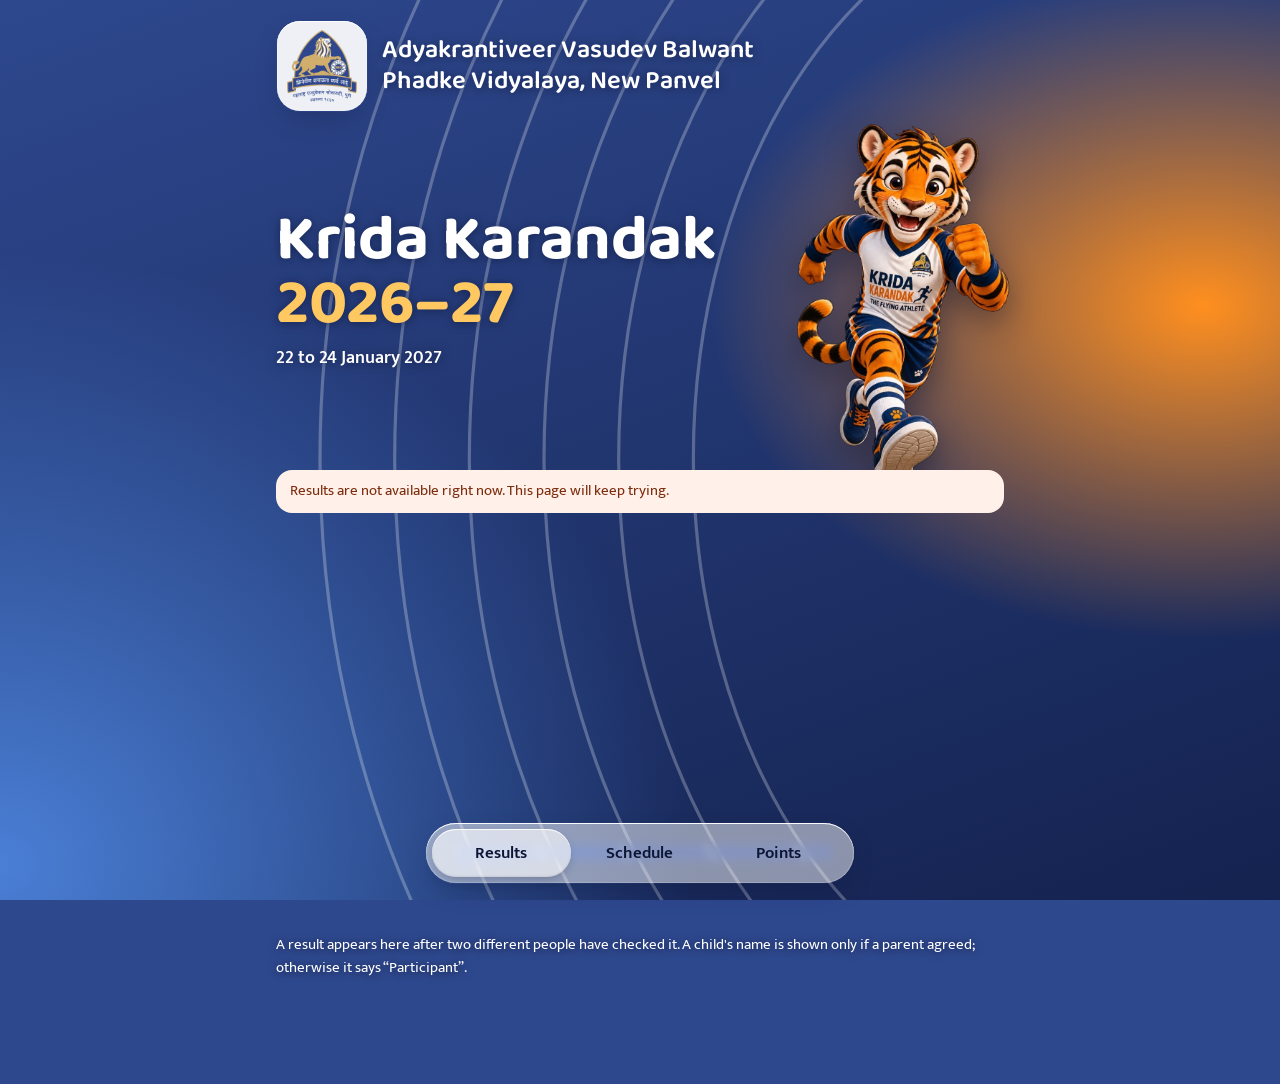
==== index.html @ 37c07248 "Move app files from krida-karandak-results/ to repo root index.html and its root-absolute asset path" ====
<!doctype html>
<html lang="en">
<head>
<meta charset="utf-8">
<meta name="viewport" content="width=device-width, initial-scale=1, viewport-fit=cover">
<meta name="robots" content="noindex, nofollow">
<meta name="theme-color" content="#22396f">
<title>Krida Karandak Results</title>
<meta name="description" content="Results, schedule and points for MES Krida Karandak 2026–27.">
<link rel="icon" href="/icon.png" type="image/png">
<link rel="preconnect" href="https://fonts.gstatic.com" crossorigin>
<link rel="stylesheet" href="https://fonts.googleapis.com/css2?family=Baloo+2:wght@600;700&family=Mukta:wght@400;600&display=swap">
<link rel="stylesheet" href="/styles.css">
</head>
<body>
<div class="field" aria-hidden="true"></div>
<header class="top wrap">
  <div class="host">
    <img class="crest" src="/logos/school.webp" width="400" height="411" alt="Maharashtra Education Society, Pune">
    <p class="school">Adyakrantiveer Vasudev Balwant Phadke Vidyalaya, <span>New Panvel</span></p>
  </div>
  <div class="words">
    <h1>Krida Karandak <span>2026–27</span></h1>
    <p class="when">22 to 24 January 2027</p>
  </div>
  <img class="viru" src="/logos/viru.webp" width="593" height="1000" alt="Viru the running tiger, the Krida Karandak mascot">
</header>
<nav class="glass" aria-label="Sections" data-i="0">
  <i class="lens" aria-hidden="true"></i>
  <a href="#results">Results</a>
  <a href="#schedule">Schedule</a>
  <a href="#points">Points</a>
</nav>
<main class="wrap" id="main">
  <p class="note" id="status" role="status">Loading…</p>
  <div id="view"></div>
</main>
<footer class="wrap">
  <p>A result appears here after two different people have checked it. A child's name is shown only if a parent agreed; otherwise it says “Participant”.</p>
</footer>
<noscript><p class="wrap note">Please turn on JavaScript to see the results.</p></noscript>
<script type="module" src="/app.mjs"></script>
<script type="module" src="/glass.mjs"></script>
</body>
</html>
---- styles.css ----
/* PALETTE. Change these to match the logos. */
:root {
  --deep: #14224f;        /* Viru's navy kit */
  --main: #2e488e;        /* MES crest blue */
  --glow: #ff8f1f;        /* Viru's orange */
  --cool: #4a7fd6;        /* lighter crest blue */
  --sand: #d2ae6d;        /* MES crest gold */
  --gold: #ffc861; --silver: #d6dbe6; --bronze: #e3a06a;

  --ink: #0c1533; --soft: #2b3657;
  --pane: rgb(255 255 255 / .7); --pane-line: rgb(20 34 79 / .16);
  --sheen: rgb(255 255 255 / .95); --shade: rgb(8 15 43 / .34);
  --bar: rgb(255 255 255 / .5); --bar-ink: #0c1533; --bar-lens: rgb(255 255 255 / .62);
  --alert: #8c2a0b; --score: #843204; --tint: rgb(46 72 142 / .14);
}
@media (prefers-color-scheme: dark) {
  :root {
    --deep: #060b1e; --main: #16244f; --cool: #1d3d78; --glow: #b65c0a;
    --ink: #eef1fa; --soft: #b7c0da;
    --pane: rgb(14 22 52 / .6); --pane-line: rgb(255 255 255 / .13);
    --sheen: rgb(255 255 255 / .32); --shade: rgb(0 0 0 / .55);
    --bar: rgb(24 35 78 / .4); --bar-ink: #eef1fa; --bar-lens: rgb(255 255 255 / .2);
    --alert: #ffb79a; --score: #ffb36b; --tint: rgb(255 255 255 / .14);
  }
}
* { box-sizing: border-box; }
body { margin: 0; background: var(--main); color: var(--ink); font: 400 1rem/1.5 Mukta, "Noto Sans Devanagari", system-ui, sans-serif; overflow-wrap: anywhere; padding-bottom: calc(104px + env(safe-area-inset-bottom)); }
h1, h2, h3 { font-family: "Baloo 2", Mukta, system-ui, sans-serif; line-height: 1.15; margin: 0; text-wrap: balance; }
p { margin: 0; }
.wrap { max-width: 760px; margin: 0 auto; padding-left: 16px; padding-right: 16px; }

/* The coloured field that the glass sits over. */
.field { position: fixed; inset: 0; z-index: -1; background:
  url(/field.svg) top center / cover no-repeat,
  radial-gradient(62vmax 42vmax at 94% 34%, var(--glow), transparent 62%),
  radial-gradient(80vmax 70vmax at 0% 96%, var(--cool), transparent 68%),
  linear-gradient(160deg, var(--main), var(--deep)); }

/* Glass: bright rim on top, soft shade below, light caught on the inner edge. */
.glass, .card, .crest, input[type=search], .days button {
  border: 1px solid transparent;
  background-clip: padding-box;
  box-shadow: inset 0 1px 0 var(--sheen), inset 0 -1px 0 rgb(255 255 255 / .16), inset 1px 0 0 rgb(255 255 255 / .22), inset -1px 0 0 rgb(255 255 255 / .22), 0 10px 28px -10px var(--shade);
}
.card, input[type=search], .days button { background-color: var(--pane); }

.top { display: grid; grid-template-columns: minmax(0, 1fr) auto; gap: 8px; align-items: end; padding-top: max(20px, env(safe-area-inset-top)); color: #fff; text-shadow: 0 1px 10px rgb(8 15 43 / .5); }
.words { align-self: center; padding: 8px 0 18px; }
.host { grid-column: 1 / -1; display: flex; align-items: center; gap: 14px; }
.crest { display: block; flex: none; height: 92px; width: auto; padding: 9px 10px; border-radius: 24px; background-color: rgb(255 255 255 / .92); }
.viru { display: block; height: clamp(190px, 64vw, 360px); width: auto; margin: 4px -6px -14px 0; filter: drop-shadow(0 12px 16px rgb(8 15 43 / .45)); }
.top h1 { font-size: clamp(1.9rem, 10vw, 4rem); line-height: 1; font-weight: 700; }
.top h1 span { display: block; color: var(--gold); }
.top .when { font-weight: 600; font-size: 1.1rem; margin-top: 8px; }
.top .school { font: 600 clamp(1.15rem, 5vw, 1.6rem)/1.2 "Baloo 2", Mukta, sans-serif; text-wrap: balance; }
.top .school span { white-space: nowrap; }
nav { position: fixed; z-index: 5; left: 50%; bottom: calc(16px + env(safe-area-inset-bottom)); translate: -50% 0; width: min(430px, calc(100% - 32px)); display: grid; grid-template-columns: repeat(3, 1fr); padding: 6px; border-radius: 34px; background-color: var(--bar); -webkit-backdrop-filter: blur(14px) saturate(1.8); backdrop-filter: blur(14px) saturate(1.8); }
nav a { position: relative; text-align: center; padding: 14px 4px 12px; font-weight: 600; font-size: 1.05rem; line-height: 1.3; color: var(--bar-ink); text-decoration: none; border-radius: 28px; }
nav .lens { position: absolute; top: 6px; bottom: 6px; left: 6px; width: calc((100% - 12px) / 3); border-radius: 28px; background: var(--bar-lens); box-shadow: inset 0 1px 0 var(--sheen), inset 0 -1px 2px rgb(0 0 0 / .08), 0 4px 12px -4px var(--shade); transition: transform .35s cubic-bezier(.3, 1.35, .5, 1); }
nav[data-i="1"] .lens { transform: translateX(100%); }
nav[data-i="2"] .lens { transform: translateX(200%); }
a:focus-visible, button:focus-visible, input:focus-visible { outline: 3px solid var(--gold); outline-offset: 2px; }

.defs { position: absolute; width: 0; height: 0; }
main { min-height: 50vh; position: relative; z-index: 1; }
.note { color: #fff; font-size: .95rem; margin-bottom: 12px; text-shadow: 0 1px 8px rgb(8 15 43 / .6); }
.note.bad { background: #fff1ea; color: #7d2c0c; border-radius: 16px; padding: 10px 14px; text-shadow: none; }
input[type=search] { width: 100%; font: inherit; color: inherit; border-radius: 22px; padding: 13px 18px; margin-bottom: 14px; }
input[type=search]::placeholder { color: var(--soft); opacity: 1; }
.card { border-radius: 24px; margin-bottom: 14px; overflow: hidden; }
.card h2 { font-size: 1.2rem; font-weight: 600; padding: 15px 18px 11px; border-bottom: 1px solid var(--pane-line); }
.empty { padding: 36px 18px; text-align: center; color: var(--soft); }
.empty b { display: block; color: var(--ink); font: 600 1.3rem/1.3 "Baloo 2", Mukta, sans-serif; margin-bottom: 4px; }

ol, ul { list-style: none; margin: 0; padding: 0; }
.place { display: grid; grid-template-columns: 48px 1fr auto; gap: 12px; align-items: center; padding: 11px 18px; }
.place + .place { border-top: 1px solid var(--pane-line); }
.place .n { font: 700 1rem/1 "Baloo 2", Mukta, sans-serif; text-align: center; padding: 11px 0 9px; border-radius: 14px; color: #1d1405; background: var(--silver); box-shadow: inset 0 1px 0 rgb(255 255 255 / .75), inset 0 -2px 3px rgb(0 0 0 / .1); }
.place .n.p1 { background-color: var(--gold); }
.place .n.p3 { background-color: var(--bronze); }
.place b { display: block; font-weight: 600; line-height: 1.3; }
.place span { color: var(--soft); font-size: .95rem; line-height: 1.3; display: block; }
.place .perf { font-weight: 600; font-variant-numeric: tabular-nums; text-align: right; max-width: 30vw; }

.days { display: flex; gap: 8px; margin: 0 -16px 8px; padding: 2px 16px 14px; overflow-x: auto; scrollbar-width: none; }
.days button { font: inherit; font-weight: 600; color: var(--ink); border-radius: 20px; padding: 10px 18px; white-space: nowrap; cursor: pointer; }
.days button[aria-pressed=true] { background-color: var(--glow); color: #1d1405; }
.slot { display: grid; grid-template-columns: 64px 1fr; gap: 12px; padding: 14px 18px; }
.slot + .slot { border-top: 1px solid var(--pane-line); }
.slot time { font: 700 1.15rem/1.2 "Baloo 2", Mukta, sans-serif; font-variant-numeric: tabular-nums; }
.slot time small { display: block; font: 400 .9rem/1.3 Mukta, sans-serif; color: var(--soft); }
.slot h3 { font-size: 1.1rem; font-weight: 600; }
.slot p { color: var(--soft); font-size: .95rem; }
.slot .match { color: var(--ink); font-weight: 600; font-size: 1rem; }
.slot .match em { font-style: normal; color: var(--score); font-variant-numeric: tabular-nums; white-space: nowrap; }
.tag { display: inline-block; font-size: .9rem; font-weight: 600; border-radius: 10px; padding: 1px 10px; margin-top: 5px; background: var(--tint); color: var(--ink); }
.tag.live { background: var(--gold); color: #1d1405; }
.tag.off { background: rgb(200 70 20 / .16); color: var(--alert); }

table { width: 100%; overflow-wrap: break-word; border-collapse: collapse; font-variant-numeric: tabular-nums; }
th { font-weight: 600; font-size: .9rem; color: var(--soft); text-align: right; padding: 12px 6px 9px; border-bottom: 1px solid var(--pane-line); }
td { text-align: right; padding: 13px 6px; border-top: 1px solid var(--pane-line); }
tbody tr:first-child td { border-top: 0; }
th:first-child, td:first-child { width: 48px; text-align: center; padding-left: 14px; }
th:nth-child(2), td:nth-child(2) { text-align: left; line-height: 1.3; }
th:last-child, td:last-child { padding-right: 18px; }
td:last-child { font: 700 1.2rem/1 "Baloo 2", Mukta, sans-serif; }
td:first-child { font-weight: 600; }
tr.lead td { background: rgb(255 196 77 / .34); }

footer { color: #fff; font-size: .95rem; padding-top: 14px; text-shadow: 0 1px 8px rgb(8 15 43 / .7); }
@media (max-width: 420px) {
  .place { grid-template-columns: 44px 1fr auto; padding: 11px 14px; gap: 10px; }
  th, td { padding-left: 4px; padding-right: 4px; }
}
@media (prefers-reduced-motion: reduce) { nav .lens { transition: none; } }
@media (prefers-reduced-transparency: reduce) { :root { --pane: rgb(255 255 255 / .88); --bar: rgb(255 255 255 / .72); } }
@media (prefers-reduced-transparency: reduce) and (prefers-color-scheme: dark) { :root { --pane: rgb(14 22 52 / .86); --bar: rgb(24 35 78 / .78); } }
@media (prefers-contrast: more) { :root { --pane: #fff; --bar: #fff; --bar-lens: #ffe0a0; --bar-ink: #0c1533; --ink: #0c1533; --soft: #2b3657; --score: #8a360b; --alert: #7d2c0c; } }
@supports not ((backdrop-filter: blur(1px)) or (-webkit-backdrop-filter: blur(1px))) { nav { background-color: var(--pane); } }
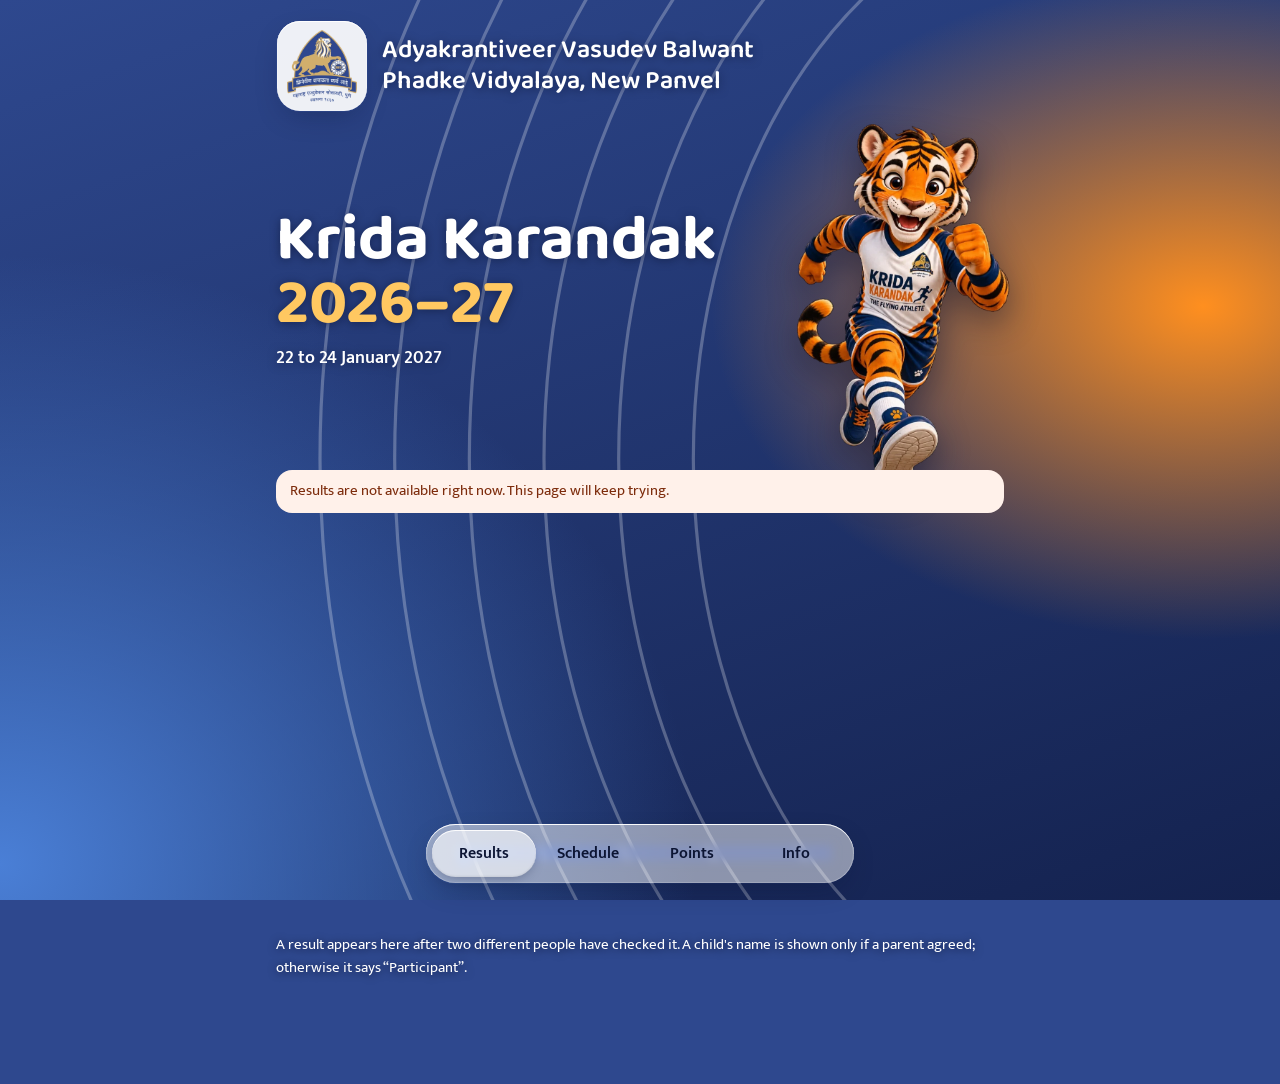
==== commit 3ba580df: "Add Info tab with welcome text and link tiles Co-Authored-By: Claude Opus 5.5 <noreply@anthropic.com" ====
--- a/index.html
+++ b/index.html
@@ -30,6 +30,7 @@
   <a href="#results">Results</a>
   <a href="#schedule">Schedule</a>
   <a href="#points">Points</a>
+  <a href="#info">Info</a>
 </nav>
 <main class="wrap" id="main">
   <p class="note" id="status" role="status">Loading…</p>
--- a/styles.css
+++ b/styles.css
@@ -54,14 +54,15 @@
 .top .when { font-weight: 600; font-size: 1.1rem; margin-top: 8px; }
 .top .school { font: 600 clamp(1.15rem, 5vw, 1.6rem)/1.2 "Baloo 2", Mukta, sans-serif; text-wrap: balance; }
 .top .school span { white-space: nowrap; }
-nav { position: fixed; z-index: 5; left: 50%; bottom: calc(16px + env(safe-area-inset-bottom)); translate: -50% 0; width: min(430px, calc(100% - 32px)); display: grid; grid-template-columns: repeat(3, 1fr); padding: 6px; border-radius: 34px; background-color: var(--bar); -webkit-backdrop-filter: blur(14px) saturate(1.8); backdrop-filter: blur(14px) saturate(1.8); }
-nav a { position: relative; text-align: center; padding: 14px 4px 12px; font-weight: 600; font-size: 1.05rem; line-height: 1.3; color: var(--bar-ink); text-decoration: none; border-radius: 28px; }
-nav .lens { position: absolute; top: 6px; bottom: 6px; left: 6px; width: calc((100% - 12px) / 3); border-radius: 28px; background: var(--bar-lens); box-shadow: inset 0 1px 0 var(--sheen), inset 0 -1px 2px rgb(0 0 0 / .08), 0 4px 12px -4px var(--shade); transition: transform .35s cubic-bezier(.3, 1.35, .5, 1); }
+nav { position: fixed; z-index: 5; left: 50%; bottom: calc(16px + env(safe-area-inset-bottom)); translate: -50% 0; width: min(430px, calc(100% - 32px)); display: grid; grid-template-columns: repeat(4, 1fr); padding: 6px; border-radius: 34px; background-color: var(--bar); -webkit-backdrop-filter: blur(14px) saturate(1.8); backdrop-filter: blur(14px) saturate(1.8); }
+nav a { position: relative; text-align: center; padding: 14px 2px 12px; font-weight: 600; font-size: 1rem; line-height: 1.3; color: var(--bar-ink); text-decoration: none; border-radius: 28px; }
+nav .lens { position: absolute; top: 6px; bottom: 6px; left: 6px; width: calc((100% - 12px) / 4); border-radius: 28px; background: var(--bar-lens); box-shadow: inset 0 1px 0 var(--sheen), inset 0 -1px 2px rgb(0 0 0 / .08), 0 4px 12px -4px var(--shade); transition: transform .35s cubic-bezier(.3, 1.35, .5, 1); }
 nav[data-i="1"] .lens { transform: translateX(100%); }
 nav[data-i="2"] .lens { transform: translateX(200%); }
+nav[data-i="3"] .lens { transform: translateX(300%); }
 a:focus-visible, button:focus-visible, input:focus-visible { outline: 3px solid var(--gold); outline-offset: 2px; }
 
-.defs { position: absolute; width: 0; height: 0; }
+.defs { position: absolute; width: 0; height: 0; }
 main { min-height: 50vh; position: relative; z-index: 1; }
 .note { color: #fff; font-size: .95rem; margin-bottom: 12px; text-shadow: 0 1px 8px rgb(8 15 43 / .6); }
 .note.bad { background: #fff1ea; color: #7d2c0c; border-radius: 16px; padding: 10px 14px; text-shadow: none; }
@@ -97,6 +98,18 @@
 .tag.live { background: var(--gold); color: #1d1405; }
 .tag.off { background: rgb(200 70 20 / .16); color: var(--alert); }
 
+.welcome { padding: 18px; }
+.welcome h2 { padding: 0 0 8px; border: 0; font-size: 1.35rem; }
+.welcome p { color: var(--soft); }
+.tiles { display: grid; grid-template-columns: repeat(2, minmax(0, 1fr)); gap: 12px; margin-bottom: 14px; }
+.tile { margin: 0; display: flex; flex-direction: column; align-items: center; justify-content: center; gap: 6px; min-height: 104px; padding: 16px 10px; text-align: center; color: var(--ink); text-decoration: none; }
+.tile svg { color: var(--main); }
+.tile b { font-weight: 600; line-height: 1.25; }
+.tile small { color: var(--soft); font-size: .85rem; }
+.tile.soon { opacity: .8; }
+a.tile:hover { background-color: var(--sheen); }
+@media (prefers-color-scheme: dark) { .tile svg { color: var(--gold); } }
+
 table { width: 100%; overflow-wrap: break-word; border-collapse: collapse; font-variant-numeric: tabular-nums; }
 th { font-weight: 600; font-size: .9rem; color: var(--soft); text-align: right; padding: 12px 6px 9px; border-bottom: 1px solid var(--pane-line); }
 td { text-align: right; padding: 13px 6px; border-top: 1px solid var(--pane-line); }
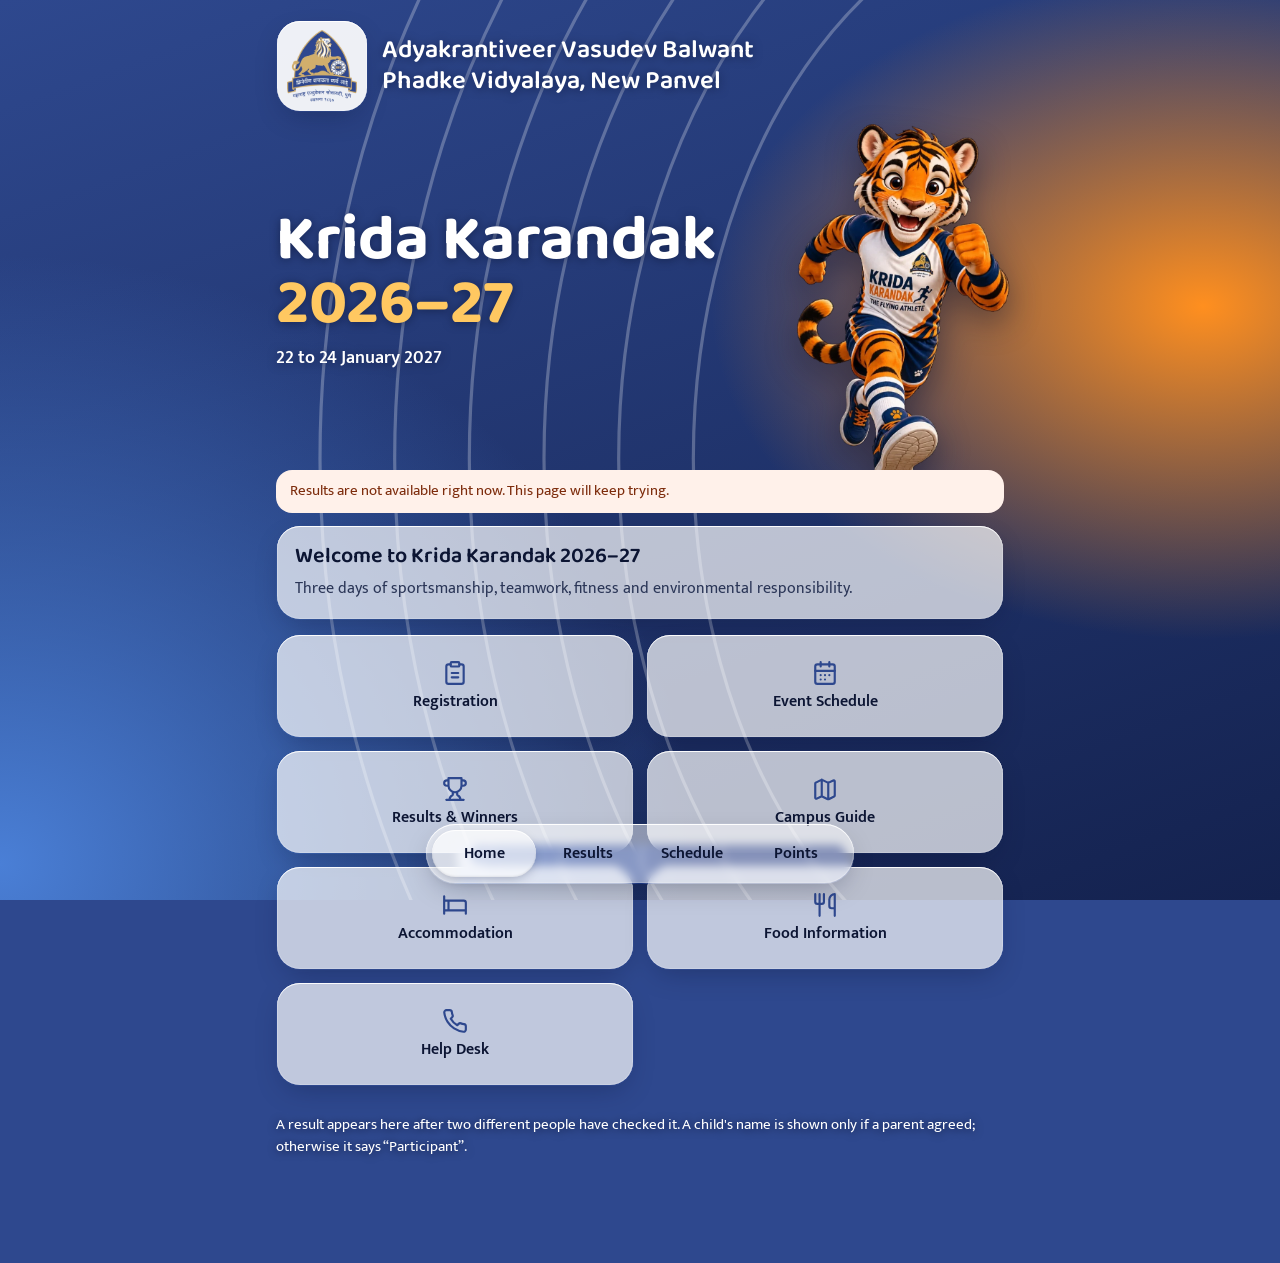
==== commit 6dc22c7b: "Make Home the default tab and make all tiles clickable Co-Authored-By: Claude Opus 5.5 <noreply@anth" ====
--- a/index.html
+++ b/index.html
@@ -27,10 +27,10 @@
 </header>
 <nav class="glass" aria-label="Sections" data-i="0">
   <i class="lens" aria-hidden="true"></i>
+  <a href="#home">Home</a>
   <a href="#results">Results</a>
   <a href="#schedule">Schedule</a>
   <a href="#points">Points</a>
-  <a href="#info">Info</a>
 </nav>
 <main class="wrap" id="main">
   <p class="note" id="status" role="status">Loading…</p>
--- a/styles.css
+++ b/styles.css
@@ -105,8 +105,6 @@
 .tile { margin: 0; display: flex; flex-direction: column; align-items: center; justify-content: center; gap: 6px; min-height: 104px; padding: 16px 10px; text-align: center; color: var(--ink); text-decoration: none; }
 .tile svg { color: var(--main); }
 .tile b { font-weight: 600; line-height: 1.25; }
-.tile small { color: var(--soft); font-size: .85rem; }
-.tile.soon { opacity: .8; }
 a.tile:hover { background-color: var(--sheen); }
 @media (prefers-color-scheme: dark) { .tile svg { color: var(--gold); } }
 
